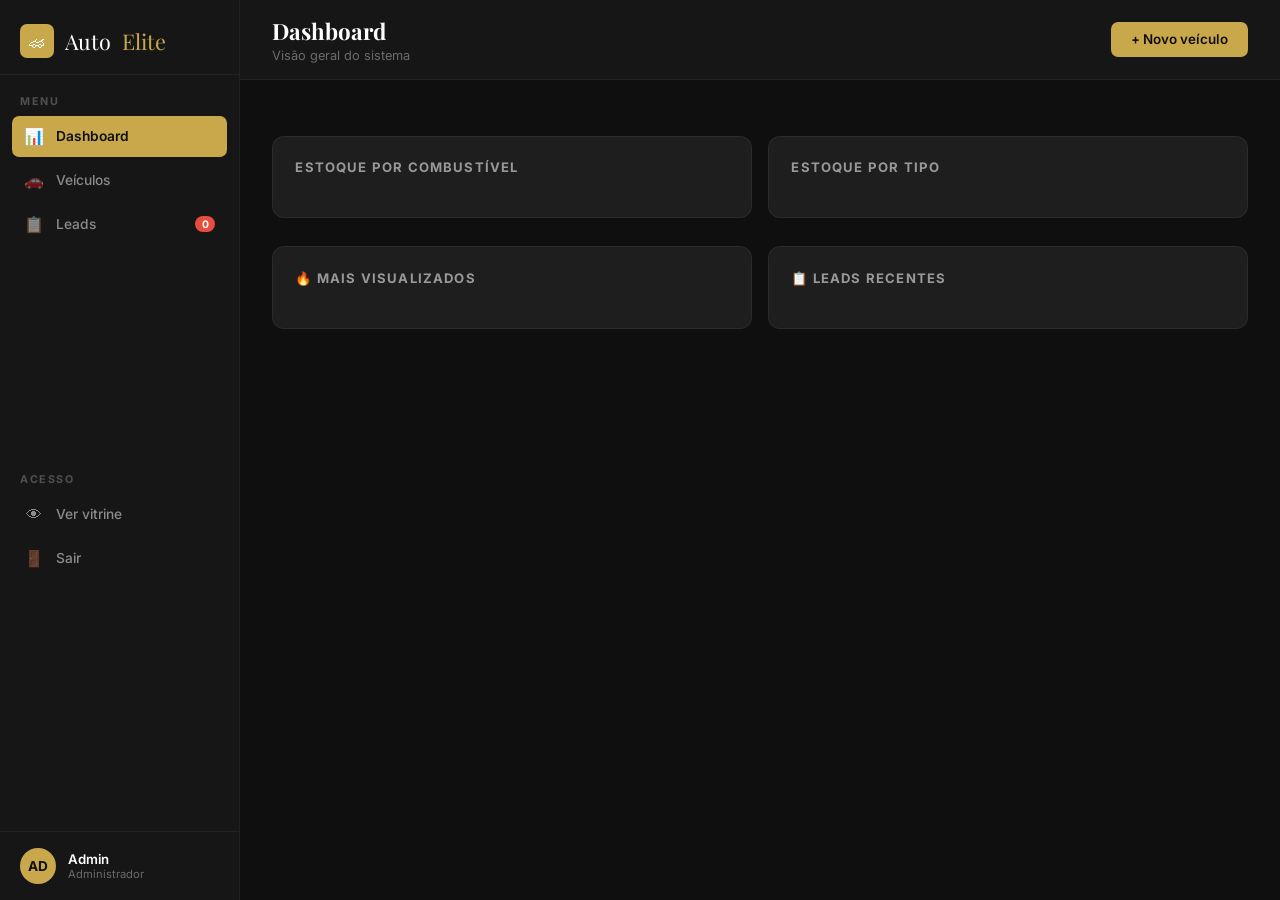
==== admin.html @ dad29cdf "novo" ====
<!DOCTYPE html>
<html lang="pt-BR">
<head>
  <meta charset="UTF-8">
  <meta name="viewport" content="width=device-width, initial-scale=1.0">
  <title>AutoElite — Painel Admin</title>
  <link rel="preconnect" href="https://fonts.googleapis.com">
  <link rel="preconnect" href="https://fonts.gstatic.com" crossorigin>
  <link href="https://fonts.googleapis.com/css2?family=Playfair+Display:ital,wght@0,700;1,700&family=Inter:wght@400;500;600;700&display=swap" rel="stylesheet">
  <link rel="stylesheet" href="admin.css">
</head>
<body>

  <!-- ═══ SIDEBAR ══════════════════════════════════════════ -->
  <aside class="sidebar">
    <div class="sidebar-logo">
      <div class="ico">🏎</div>
      Auto<span>Elite</span>
    </div>

    <div class="sidebar-label">Menu</div>
    <ul class="sidebar-nav">
      <li><a onclick="irPara('dashboard')" class="ativo" id="nav-dashboard">
        <span class="nav-ico">📊</span> Dashboard
      </a></li>
      <li><a onclick="irPara('veiculos')" id="nav-veiculos">
        <span class="nav-ico">🚗</span> Veículos
      </a></li>
      <li><a onclick="irPara('leads')" id="nav-leads">
        <span class="nav-ico">📋</span> Leads
        <span class="nav-badge" id="badgeLeads">0</span>
      </a></li>
    </ul>

    <div class="sidebar-label">Acesso</div>
    <ul class="sidebar-nav">
      <li><a href="cliente.html" target="_blank">
        <span class="nav-ico">👁</span> Ver vitrine
      </a></li>
      <li><a onclick="fazerLogout()">
        <span class="nav-ico">🚪</span> Sair
      </a></li>
    </ul>

    <div class="sidebar-user">
      <div class="user-avatar" id="userAvatar">AD</div>
      <div>
        <div class="user-nome" id="userName">Admin</div>
        <div class="user-role">Administrador</div>
      </div>
    </div>
  </aside>

  <!-- ═══ MAIN ══════════════════════════════════════════════ -->
  <div class="main">
    <div class="topbar">
      <div>
        <div class="topbar-titulo" id="topbarTitulo">Dashboard</div>
        <div class="topbar-sub" id="topbarSub">Visão geral do sistema</div>
      </div>
      <div class="topbar-actions">
        <button class="btn btn-ouro" onclick="abrirModalVeiculo()">+ Novo veículo</button>
      </div>
    </div>

    <div class="content">

      <!-- ══ PÁGINA: DASHBOARD ══ -->
      <div class="page ativa" id="page-dashboard">

        <!-- KPIs -->
        <div class="kpi-grid" id="kpiGrid"></div>

        <!-- Gráficos -->
        <div class="charts-row">
          <div class="card">
            <div class="card-title">Estoque por Combustível</div>
            <div class="bar-chart" id="chartCombust"></div>
          </div>
          <div class="card">
            <div class="card-title">Estoque por Tipo</div>
            <div class="tipo-grid" id="chartTipo"></div>
          </div>
        </div>

        <div class="charts-row">
          <div class="card">
            <div class="card-title">🔥 Mais visualizados</div>
            <div class="mais-vistos" id="maisVistos"></div>
          </div>
          <div class="card">
            <div class="card-title">📋 Leads recentes</div>
            <div id="leadsRecentes"></div>
          </div>
        </div>

      </div>

      <!-- ══ PÁGINA: VEÍCULOS ══ -->
      <div class="page" id="page-veiculos">
        <div class="table-toolbar">
          <div style="display:flex;gap:.6rem;flex-wrap:wrap">
            <div class="search-input-wrap">
              <input type="text" id="buscaVeiculos" placeholder="Buscar veículo..." oninput="renderTabelaVeiculos()">
            </div>
            <select class="select-sm" id="filtroStatusV" onchange="renderTabelaVeiculos()">
              <option value="">Todos os status</option>
              <option value="disponivel">Disponível</option>
              <option value="reservado">Reservado</option>
              <option value="vendido">Vendido</option>
            </select>
          </div>
          <button class="btn btn-ouro" onclick="abrirModalVeiculo()">+ Cadastrar veículo</button>
        </div>

        <div class="card">
          <div class="table-wrap">
            <table>
              <thead>
                <tr>
                  <th>Foto</th>
                  <th>Veículo</th>
                  <th>Ano / Km</th>
                  <th>Preço</th>
                  <th>Status</th>
                  <th>Visualiz.</th>
                  <th>Ações</th>
                </tr>
              </thead>
              <tbody id="tbodyVeiculos"></tbody>
            </table>
          </div>
          <div class="empty-state" id="emptyVeiculos" style="display:none">
            <div class="ico">🚗</div>
            <h3>Nenhum veículo encontrado</h3>
            <p>Tente ajustar o filtro ou cadastre um novo veículo.</p>
          </div>
        </div>
      </div>

      <!-- ══ PÁGINA: LEADS ══ -->
      <div class="page" id="page-leads">
        <div class="table-toolbar">
          <div style="display:flex;gap:.6rem;flex-wrap:wrap">
            <div class="search-input-wrap">
              <input type="text" id="buscaLeads" placeholder="Buscar lead..." oninput="renderTabelaLeads()">
            </div>
            <select class="select-sm" id="filtroStatusL" onchange="renderTabelaLeads()">
              <option value="">Todos</option>
              <option value="novo">Novo</option>
              <option value="contato">Em contato</option>
              <option value="negociando">Negociando</option>
              <option value="concluido">Concluído</option>
            </select>
          </div>
        </div>
        <div class="card">
          <div class="table-wrap">
            <table>
              <thead>
                <tr>
                  <th>Cliente</th>
                  <th>Contato</th>
                  <th>Veículo</th>
                  <th>Mensagem</th>
                  <th>Data</th>
                  <th>Status</th>
                  <th>Ações</th>
                </tr>
              </thead>
              <tbody id="tbodyLeads"></tbody>
            </table>
          </div>
          <div class="empty-state" id="emptyLeads" style="display:none">
            <div class="ico">📋</div>
            <h3>Sem leads no momento</h3>
          </div>
        </div>
      </div>

    </div><!-- /content -->
  </div><!-- /main -->

  <!-- ═══ MODAL CADASTRO / EDIÇÃO ══════════════════════════ -->
  <div class="modal-overlay" id="modalOverlay">
    <div class="modal">
      <div class="modal-header">
        <div class="modal-titulo" id="modalTitulo">Novo Veículo</div>
        <button class="modal-close" onclick="fecharModal()">✕</button>
      </div>
      <div class="modal-body">
        <input type="hidden" id="veiculoId">

        <div class="form-secao">Informações básicas</div>
        <div class="form-grid">
          <div class="fg">
            <label>Marca *</label>
            <select id="vMarca">
              <option value="">Selecione</option>
              <option>Audi</option><option>BMW</option><option>Chevrolet</option>
              <option>Honda</option><option>Hyundai</option><option>Jeep</option>
              <option>Kia</option><option>Land Rover</option><option>Mercedes-Benz</option>
              <option>Nissan</option><option>Porsche</option><option>Tesla</option>
              <option>Toyota</option><option>Volkswagen</option><option>Volvo</option>
              <option>Outra</option>
            </select>
          </div>
          <div class="fg">
            <label>Nome / Modelo *</label>
            <input type="text" id="vNome" placeholder="Ex: BMW Série 3 330i">
          </div>
        </div>
        <div class="form-grid cols3">
          <div class="fg">
            <label>Tipo *</label>
            <select id="vTipo">
              <option value="">Selecione</option>
              <option>Sedan</option><option>Hatch</option><option>SUV</option>
              <option>Picape</option><option>Esportivo</option><option>Minivan</option><option>Conversível</option>
            </select>
          </div>
          <div class="fg">
            <label>Ano *</label>
            <input type="number" id="vAno" placeholder="2024" min="1990" max="2026">
          </div>
          <div class="fg">
            <label>Cor</label>
            <input type="text" id="vCor" placeholder="Preto">
          </div>
        </div>

        <div class="form-secao">Motor e Câmbio</div>
        <div class="form-grid cols3">
          <div class="fg">
            <label>Combustível *</label>
            <select id="vCombustivel">
              <option value="">Selecione</option>
              <option>Gasolina</option><option>Etanol</option><option>Flex</option>
              <option>Diesel</option><option>Híbrido</option><option>Elétrico</option>
            </select>
          </div>
          <div class="fg">
            <label>Câmbio *</label>
            <select id="vCambio">
              <option value="">Selecione</option>
              <option>Manual</option><option>Automático</option><option>CVT</option><option>DCT</option>
            </select>
          </div>
          <div class="fg">
            <label>Potência</label>
            <input type="text" id="vPotencia" placeholder="258 cv">
          </div>
        </div>

        <div class="form-secao">Comercial</div>
        <div class="form-grid">
          <div class="fg">
            <label>Quilometragem *</label>
            <input type="number" id="vKm" placeholder="12000" min="0">
          </div>
          <div class="fg">
            <label>Preço (R$) *</label>
            <input type="number" id="vPreco" placeholder="289900" min="0">
          </div>
        </div>
        <div class="form-grid">
          <div class="fg">
            <label>Status</label>
            <select id="vStatus">
              <option value="disponivel">Disponível</option>
              <option value="reservado">Reservado</option>
              <option value="vendido">Vendido</option>
            </select>
          </div>
          <div class="fg fg-check">
            <input type="checkbox" id="vDestaque">
            <label for="vDestaque">⭐ Marcar como destaque</label>
          </div>
        </div>

        <div class="form-secao">Imagem e Descrição</div>
        <div class="form-grid cols1">
          <div class="fg">
            <label>URL da imagem *</label>
            <input type="url" id="vImagem" placeholder="https://..." oninput="previewImagem()">
            <img class="preview-img" id="previewImg" src="" alt="Preview">
          </div>
          <div class="fg">
            <label>Descrição</label>
            <textarea id="vDescricao" rows="3" placeholder="Descreva o veículo..."></textarea>
          </div>
          <div class="fg">
            <label>Características (separadas por vírgula)</label>
            <textarea id="vCaracteristicas" rows="2" placeholder="Teto solar, Bancos em couro, Câmera 360°..."></textarea>
          </div>
        </div>
      </div>
      <div class="modal-footer">
        <button class="btn btn-ghost" onclick="fecharModal()">Cancelar</button>
        <button class="btn btn-ouro" onclick="salvarVeiculo()">💾 Salvar veículo</button>
      </div>
    </div>
  </div>

  <!-- Toast -->
  <div class="toast" id="toast"></div>

  <script src="db.js"></script>
  <script src="admin-script.js"></script>
</body>
</html>
---- admin.css ----
*, *::before, *::after { box-sizing: border-box; margin: 0; padding: 0; }
:root {
  --preto:  #0F0F0F; --escuro: #161616; --esc2: #1E1E1E; --esc3: #252525;
  --ouro:   #C9A84C; --ouro-l: #E8C96A; --branco: #FFFFFF;
  --cinza:  #6B6B6B; --cinza-l: #999; --borda: rgba(201,168,76,.15);
  --verde:  #2ecc71; --azul: #3498db; --vermelho: #e74c3c; --laranja: #f39c12;
  --ff-d: 'Playfair Display', Georgia, serif;
  --ff-b: 'Inter', system-ui, sans-serif;
  --trans: .25s cubic-bezier(.4,0,.2,1);
  --sidebar-w: 240px;
}
html, body { height: 100%; }
body { font-family: var(--ff-b); background: var(--preto); color: var(--branco); display: flex; overflow: hidden; }

/* ── Sidebar ── */
.sidebar {
  width: var(--sidebar-w); flex-shrink: 0;
  background: var(--escuro);
  border-right: 1px solid rgba(255,255,255,.05);
  display: flex; flex-direction: column;
  height: 100vh; overflow-y: auto;
}
.sidebar-logo {
  display: flex; align-items: center; gap: .7rem;
  font-family: var(--ff-d); font-size: 1.35rem;
  padding: 1.5rem 1.25rem 1rem;
  border-bottom: 1px solid rgba(255,255,255,.05);
  flex-shrink: 0;
}
.sidebar-logo .ico {
  width: 34px; height: 34px; background: var(--ouro);
  border-radius: 7px; display: grid; place-items: center; font-size: 1rem;
}
.sidebar-logo span { color: var(--ouro); }

.sidebar-label {
  font-size: .67rem; font-weight: 700; letter-spacing: .14em;
  text-transform: uppercase; color: rgba(255,255,255,.25);
  padding: 1.25rem 1.25rem .5rem;
}
.sidebar-nav { list-style: none; padding: 0 .75rem; flex: 1; }
.sidebar-nav li { margin-bottom: .2rem; }
.sidebar-nav a {
  display: flex; align-items: center; gap: .75rem;
  padding: .65rem .75rem; border-radius: .45rem;
  font-size: .86rem; font-weight: 500;
  color: rgba(255,255,255,.5); cursor: pointer;
  transition: var(--trans); border: none; background: none; width: 100%; text-align: left;
  text-decoration: none;
}
.sidebar-nav a .nav-ico { font-size: 1rem; width: 20px; text-align: center; flex-shrink: 0; }
.sidebar-nav a .nav-badge {
  margin-left: auto; background: var(--vermelho);
  color: #fff; font-size: .65rem; font-weight: 700;
  padding: .1rem .4rem; border-radius: 1rem;
}
.sidebar-nav a:hover { color: var(--branco); background: rgba(255,255,255,.05); }
.sidebar-nav a.ativo { color: var(--preto); background: var(--ouro); font-weight: 600; }
.sidebar-nav a.ativo .nav-ico { color: var(--preto); }

.sidebar-user {
  padding: 1rem 1.25rem;
  border-top: 1px solid rgba(255,255,255,.05);
  display: flex; align-items: center; gap: .75rem;
  flex-shrink: 0;
}
.user-avatar {
  width: 36px; height: 36px; border-radius: 50%;
  background: var(--ouro); color: var(--preto);
  display: grid; place-items: center;
  font-weight: 700; font-size: .85rem; flex-shrink: 0;
}
.user-nome { font-size: .83rem; font-weight: 600; }
.user-role { font-size: .7rem; color: var(--cinza); }
.btn-logout {
  margin-left: auto; background: none; border: none;
  color: var(--cinza); cursor: pointer; font-size: .9rem;
  transition: color var(--trans);
}
.btn-logout:hover { color: var(--vermelho); }

/* ── Main ── */
.main { flex: 1; display: flex; flex-direction: column; overflow: hidden; }
.topbar {
  background: var(--escuro); border-bottom: 1px solid rgba(255,255,255,.05);
  padding: 1rem 2rem; display: flex; align-items: center;
  justify-content: space-between; gap: 1rem; flex-shrink: 0;
}
.topbar-titulo { font-family: var(--ff-d); font-size: 1.4rem; font-weight: 700; }
.topbar-sub { font-size: .8rem; color: var(--cinza); margin-top: .1rem; }
.topbar-actions { display: flex; align-items: center; gap: .75rem; }

.btn {
  display: inline-flex; align-items: center; gap: .45rem;
  padding: .6rem 1.25rem; border-radius: .45rem;
  font-family: var(--ff-b); font-size: .84rem; font-weight: 600;
  cursor: pointer; border: none; transition: var(--trans);
}
.btn-ouro { background: var(--ouro); color: var(--preto); }
.btn-ouro:hover { background: var(--ouro-l); transform: translateY(-1px); }
.btn-ghost { background: rgba(255,255,255,.06); color: var(--branco); border: 1px solid rgba(255,255,255,.1); }
.btn-ghost:hover { background: rgba(255,255,255,.11); }
.btn-danger { background: rgba(231,76,60,.15); color: var(--vermelho); border: 1px solid rgba(231,76,60,.25); }
.btn-danger:hover { background: rgba(231,76,60,.25); }
.btn-sm { padding: .4rem .85rem; font-size: .78rem; }
.btn-xs { padding: .3rem .65rem; font-size: .72rem; }

.content { flex: 1; overflow-y: auto; padding: 1.75rem 2rem; }

/* ── Páginas ── */
.page { display: none; }
.page.ativa { display: block; }

/* ── KPI Cards ── */
.kpi-grid { display: grid; grid-template-columns: repeat(4, 1fr); gap: 1rem; margin-bottom: 1.75rem; }
.kpi-card {
  background: var(--esc2); border: 1px solid rgba(255,255,255,.06);
  border-radius: .75rem; padding: 1.25rem;
  position: relative; overflow: hidden;
  transition: var(--trans);
}
.kpi-card:hover { border-color: var(--borda); transform: translateY(-2px); }
.kpi-card::before {
  content: ''; position: absolute; top: 0; left: 0;
  width: 3px; height: 100%;
}
.kpi-card.k-ouro::before  { background: var(--ouro); }
.kpi-card.k-verde::before { background: var(--verde); }
.kpi-card.k-azul::before  { background: var(--azul); }
.kpi-card.k-lrj::before   { background: var(--laranja); }
.kpi-ico { font-size: 1.6rem; margin-bottom: .75rem; }
.kpi-val {
  font-family: var(--ff-d); font-size: 1.9rem; font-weight: 700;
  line-height: 1; margin-bottom: .25rem;
}
.kpi-lbl { font-size: .75rem; color: var(--cinza); letter-spacing: .05em; }
.kpi-delta { font-size: .72rem; margin-top: .4rem; }
.delta-pos { color: var(--verde); }
.delta-neg { color: var(--vermelho); }

/* ── Charts row ── */
.charts-row { display: grid; grid-template-columns: 1fr 1fr; gap: 1rem; margin-bottom: 1.75rem; }
.card {
  background: var(--esc2); border: 1px solid rgba(255,255,255,.06);
  border-radius: .75rem; padding: 1.4rem;
}
.card-title {
  font-size: .82rem; font-weight: 700; letter-spacing: .09em;
  text-transform: uppercase; color: var(--cinza-l);
  margin-bottom: 1.25rem;
}

/* Gráfico de barras simples */
.bar-chart { display: flex; flex-direction: column; gap: .65rem; }
.bar-item { display: flex; align-items: center; gap: .75rem; }
.bar-label { font-size: .78rem; color: var(--cinza-l); width: 80px; flex-shrink: 0; text-align: right; }
.bar-track { flex: 1; height: 8px; background: rgba(255,255,255,.07); border-radius: 4px; overflow: hidden; }
.bar-fill { height: 100%; border-radius: 4px; background: linear-gradient(to right, var(--ouro), var(--ouro-l)); transition: width .8s ease; }
.bar-val { font-size: .75rem; font-weight: 600; width: 30px; }

/* Pie-like donut com CSS */
.tipo-grid { display: grid; grid-template-columns: 1fr 1fr; gap: .6rem; }
.tipo-item {
  background: var(--esc3); border-radius: .5rem; padding: .75rem;
  display: flex; align-items: center; gap: .65rem;
}
.tipo-dot { width: 10px; height: 10px; border-radius: 50%; flex-shrink: 0; }
.tipo-nome { font-size: .8rem; color: rgba(255,255,255,.7); }
.tipo-qtd  { font-size: .9rem; font-weight: 700; margin-left: auto; color: var(--ouro); }

/* Minis mais vistos */
.mais-vistos { display: flex; flex-direction: column; gap: .6rem; }
.mv-item {
  display: flex; align-items: center; gap: .85rem;
  padding: .65rem; background: var(--esc3); border-radius: .5rem;
}
.mv-rank {
  width: 22px; height: 22px; background: rgba(201,168,76,.15);
  color: var(--ouro); font-size: .72rem; font-weight: 700;
  border-radius: 50%; display: grid; place-items: center; flex-shrink: 0;
}
.mv-info { flex: 1; min-width: 0; }
.mv-nome { font-size: .82rem; font-weight: 600; white-space: nowrap; overflow: hidden; text-overflow: ellipsis; }
.mv-marca { font-size: .72rem; color: var(--cinza); }
.mv-views { font-size: .82rem; font-weight: 700; color: var(--ouro); white-space: nowrap; }

/* ── Tabela ── */
.table-wrap { overflow-x: auto; }
table { width: 100%; border-collapse: collapse; font-size: .83rem; }
thead th {
  text-align: left; padding: .7rem .9rem;
  font-size: .7rem; font-weight: 700; letter-spacing: .1em;
  text-transform: uppercase; color: var(--cinza);
  border-bottom: 1px solid rgba(255,255,255,.07);
}
tbody tr { transition: background var(--trans); }
tbody tr:hover { background: rgba(255,255,255,.03); }
tbody td {
  padding: .8rem .9rem; border-bottom: 1px solid rgba(255,255,255,.04);
  vertical-align: middle;
}
.td-img { width: 56px; height: 40px; object-fit: cover; border-radius: .35rem; }
.td-nome { font-weight: 600; }
.td-marca { font-size: .73rem; color: var(--ouro); letter-spacing: .07em; text-transform: uppercase; }
.badge {
  display: inline-block; padding: .2rem .6rem; border-radius: 2rem;
  font-size: .7rem; font-weight: 700; letter-spacing: .05em; text-transform: uppercase;
}
.badge-disp { background: rgba(46,204,113,.12); color: var(--verde); border: 1px solid rgba(46,204,113,.25); }
.badge-res  { background: rgba(52,152,219,.12); color: var(--azul);   border: 1px solid rgba(52,152,219,.25); }
.badge-vend { background: rgba(201,168,76,.12); color: var(--ouro);   border: 1px solid var(--borda); }
.badge-novo { background: rgba(231,76,60,.12);  color: #ff6b6b;       border: 1px solid rgba(231,76,60,.25); }
.badge-cont { background: rgba(52,152,219,.12); color: var(--azul);   border: 1px solid rgba(52,152,219,.25); }
.badge-neg  { background: rgba(243,156,18,.12); color: var(--laranja);border: 1px solid rgba(243,156,18,.25); }
.badge-conc { background: rgba(46,204,113,.12); color: var(--verde);  border: 1px solid rgba(46,204,113,.25); }
.td-acoes { display: flex; gap: .4rem; flex-wrap: wrap; }

/* Toolbar de tabela */
.table-toolbar {
  display: flex; align-items: center; justify-content: space-between;
  gap: 1rem; margin-bottom: 1rem; flex-wrap: wrap;
}
.search-input-wrap { position: relative; }
.search-input-wrap input {
  background: var(--esc2); border: 1px solid rgba(255,255,255,.09);
  color: var(--branco); padding: .55rem .9rem .55rem 2.2rem;
  border-radius: .45rem; font-family: var(--ff-b); font-size: .84rem;
  width: 240px; transition: border-color var(--trans);
}
.search-input-wrap input:focus { outline: none; border-color: var(--ouro); }
.search-input-wrap::before {
  content: '🔍'; position: absolute; left: .7rem; top: 50%; transform: translateY(-50%);
  font-size: .8rem; pointer-events: none;
}
.select-sm {
  background: var(--esc2); border: 1px solid rgba(255,255,255,.09);
  color: var(--branco); padding: .5rem .8rem;
  border-radius: .45rem; font-family: var(--ff-b); font-size: .82rem; cursor: pointer;
}
.select-sm:focus { outline: none; }

/* ── Modal de cadastro ── */
.modal-overlay {
  position: fixed; inset: 0; background: rgba(0,0,0,.8);
  backdrop-filter: blur(8px); z-index: 1000;
  display: flex; align-items: center; justify-content: center;
  padding: 1.5rem;
  opacity: 0; pointer-events: none; transition: opacity .3s ease;
}
.modal-overlay.open { opacity: 1; pointer-events: auto; }
.modal {
  background: var(--esc2); border: 1px solid rgba(255,255,255,.09);
  border-radius: 1rem; width: 100%; max-width: 760px;
  max-height: 90vh; overflow-y: auto;
  transform: translateY(16px) scale(.97); transition: transform .3s ease;
}
.modal-overlay.open .modal { transform: translateY(0) scale(1); }
.modal-header {
  display: flex; align-items: center; justify-content: space-between;
  padding: 1.5rem 2rem; border-bottom: 1px solid rgba(255,255,255,.07);
  position: sticky; top: 0; background: var(--esc2); z-index: 1;
}
.modal-titulo { font-family: var(--ff-d); font-size: 1.3rem; font-weight: 700; }
.modal-close {
  width: 34px; height: 34px; background: rgba(255,255,255,.06);
  border: 1px solid rgba(255,255,255,.1); border-radius: 50%;
  color: var(--branco); font-size: 1rem; cursor: pointer;
  display: grid; place-items: center; transition: var(--trans);
}
.modal-close:hover { background: rgba(231,76,60,.2); color: var(--vermelho); border-color: var(--vermelho); }
.modal-body { padding: 1.75rem 2rem; }
.form-secao {
  font-size: .72rem; font-weight: 700; letter-spacing: .12em;
  text-transform: uppercase; color: var(--ouro);
  padding-bottom: .6rem; border-bottom: 1px solid var(--borda);
  margin-bottom: 1rem; margin-top: 1.5rem;
}
.form-secao:first-child { margin-top: 0; }
.form-grid { display: grid; grid-template-columns: 1fr 1fr; gap: .9rem; }
.form-grid.cols3 { grid-template-columns: 1fr 1fr 1fr; }
.form-grid.cols1 { grid-template-columns: 1fr; }
.fg {
  display: flex; flex-direction: column; gap: .35rem;
}
.fg label {
  font-size: .73rem; font-weight: 600; letter-spacing: .07em;
  text-transform: uppercase; color: var(--cinza);
}
.fg input, .fg select, .fg textarea {
  background: var(--esc3); border: 1.5px solid rgba(255,255,255,.08);
  color: var(--branco); padding: .62rem .85rem;
  border-radius: .4rem; font-family: var(--ff-b); font-size: .88rem;
  transition: border-color var(--trans); resize: none;
}
.fg input::placeholder, .fg textarea::placeholder { color: rgba(255,255,255,.2); }
.fg input:focus, .fg select:focus, .fg textarea:focus {
  outline: none; border-color: var(--ouro); box-shadow: 0 0 0 2px rgba(201,168,76,.1);
}
.fg select {
  -webkit-appearance: none; appearance: none; cursor: pointer;
  background-image: url("data:image/svg+xml,%3Csvg xmlns='http://www.w3.org/2000/svg' width='10' height='6'%3E%3Cpath d='M1 1l4 4 4-4' stroke='%23C9A84C' stroke-width='1.5' fill='none' stroke-linecap='round'/%3E%3C/svg%3E");
  background-repeat: no-repeat; background-position: right .75rem center;
  background-color: var(--esc3); padding-right: 2rem;
}
.fg-check { flex-direction: row; align-items: center; gap: .6rem; padding-top: 1.4rem; }
.fg-check input { width: auto; accent-color: var(--ouro); }
.fg-check label { font-size: .85rem; letter-spacing: 0; text-transform: none; color: rgba(255,255,255,.75); padding-top: 0; }

.modal-footer {
  padding: 1.25rem 2rem; border-top: 1px solid rgba(255,255,255,.07);
  display: flex; align-items: center; justify-content: flex-end; gap: .75rem;
}

.preview-img {
  width: 100%; height: 140px; object-fit: cover;
  border-radius: .4rem; margin-top: .5rem;
  border: 1px solid rgba(255,255,255,.07);
  display: none;
}
.preview-img.show { display: block; }

/* ── Toast ── */
.toast {
  position: fixed; bottom: 1.5rem; right: 1.5rem;
  background: var(--esc2); border: 1px solid var(--borda); border-left: 3px solid var(--ouro);
  border-radius: .5rem; padding: .75rem 1.1rem; font-size: .84rem;
  z-index: 2000; transform: translateY(60px); opacity: 0;
  transition: var(--trans); max-width: 320px;
}
.toast.show { transform: translateY(0); opacity: 1; }
.toast.sucesso { border-left-color: var(--verde); }
.toast.erro    { border-left-color: var(--vermelho); }

/* ── Leads ── */
.lead-status-wrap { display: flex; gap: .4rem; align-items: center; }

/* ── Empty states ── */
.empty-state {
  text-align: center; padding: 3rem 2rem; color: var(--cinza);
}
.empty-state .ico { font-size: 2.5rem; margin-bottom: .75rem; }
.empty-state h3 { font-family: var(--ff-d); font-size: 1.2rem; color: rgba(255,255,255,.6); margin-bottom: .5rem; }

/* Scrollbar */
::-webkit-scrollbar { width: 5px; height: 5px; }
::-webkit-scrollbar-track { background: var(--escuro); }
::-webkit-scrollbar-thumb { background: rgba(201,168,76,.4); border-radius: 3px; }

/* Responsive sidebar */
@media (max-width: 900px) {
  .sidebar { display: none; }
  .kpi-grid { grid-template-columns: 1fr 1fr; }
  .charts-row { grid-template-columns: 1fr; }
}
@media (max-width: 600px) {
  .kpi-grid { grid-template-columns: 1fr; }
  .content { padding: 1.25rem; }
  .form-grid { grid-template-columns: 1fr; }
  .form-grid.cols3 { grid-template-columns: 1fr; }
}
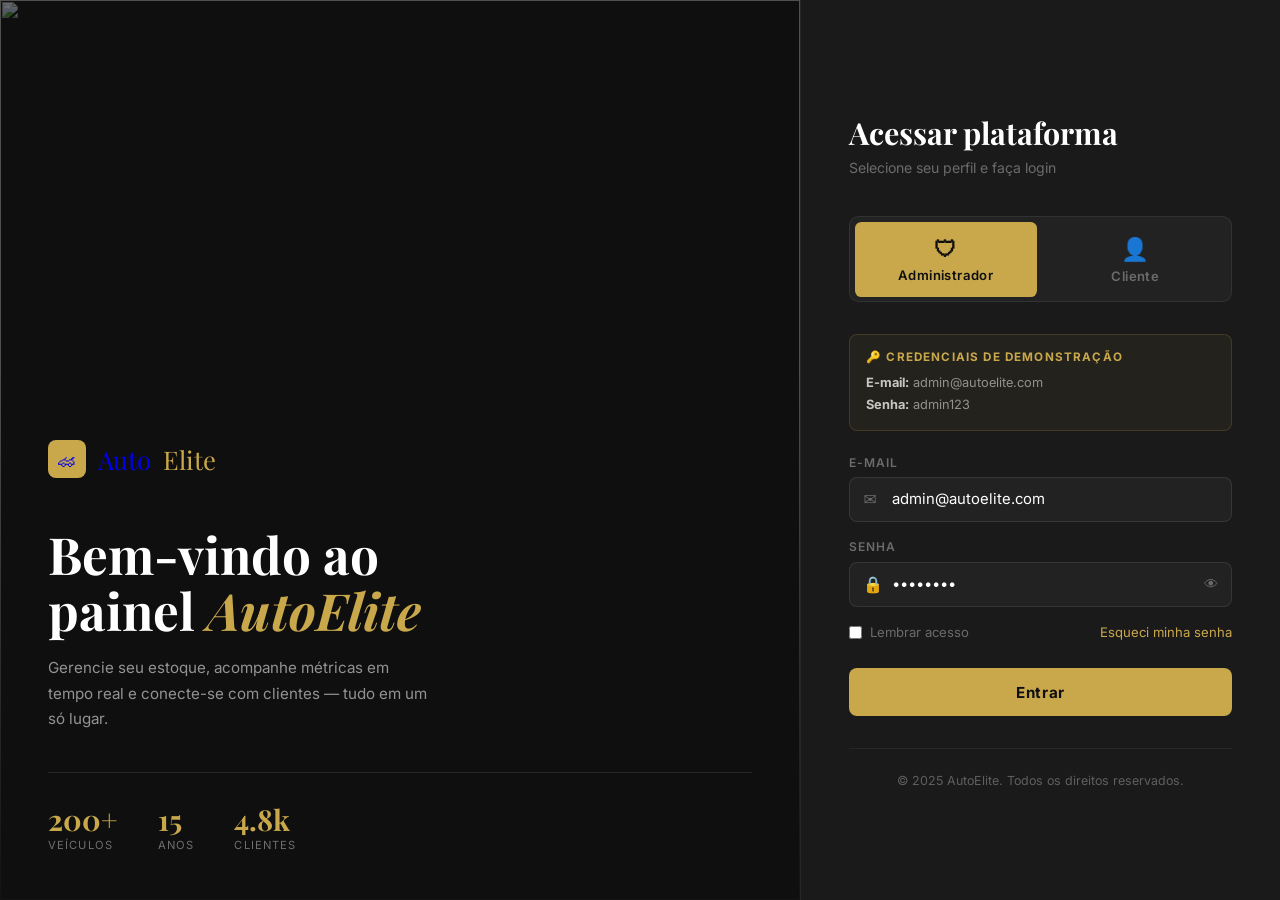
==== commit 3ac967fe: "atualizado" ====
--- a/admin.html
+++ b/admin.html
@@ -304,8 +304,6 @@
 
   <!-- Toast -->
   <div class="toast" id="toast"></div>
-
-  <script src="db.js"></script>
   <script src="admin-script.js"></script>
 </body>
 </html>
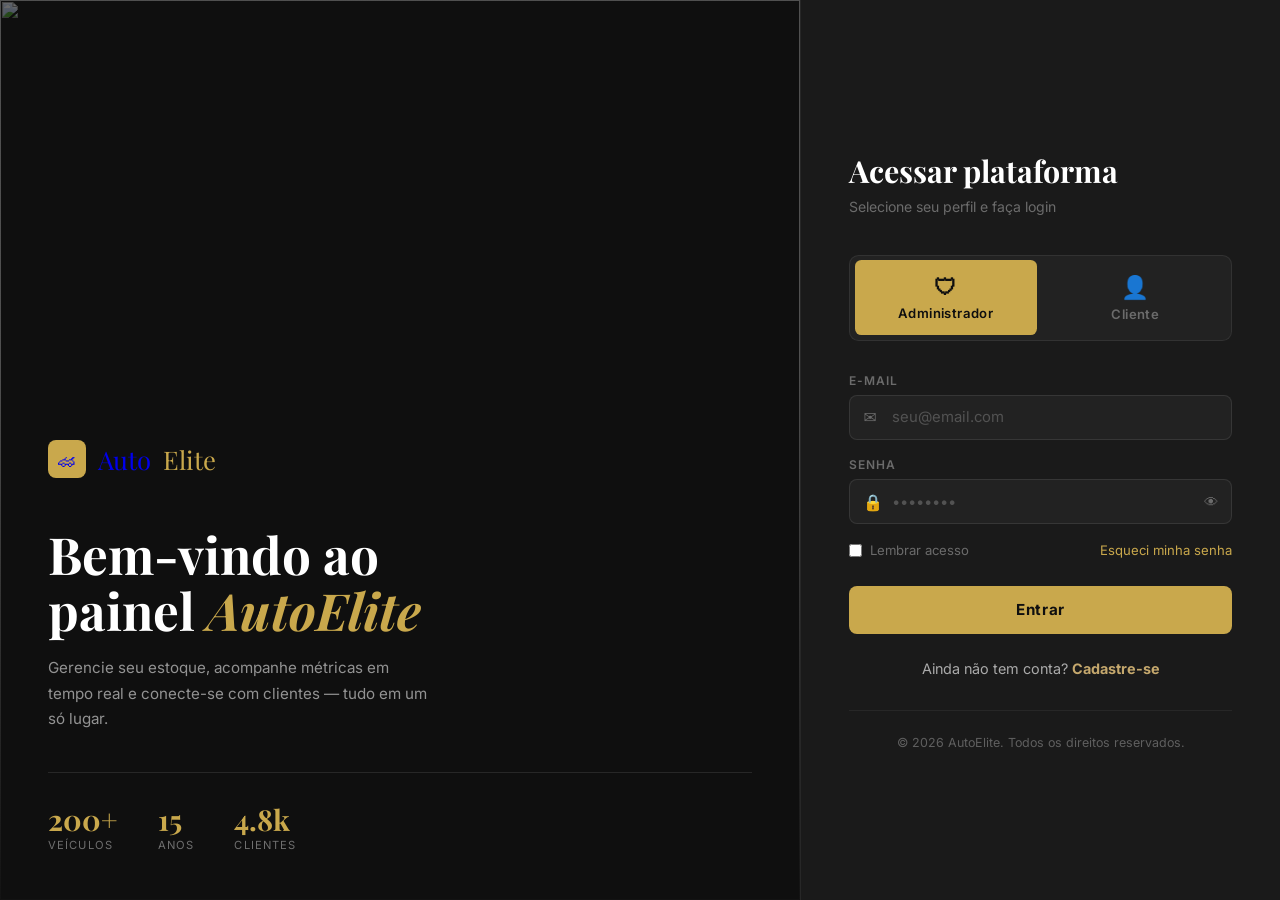
==== commit 9e07c150: "novo" ====
--- a/admin.html
+++ b/admin.html
@@ -4,9 +4,12 @@
   <meta charset="UTF-8">
   <meta name="viewport" content="width=device-width, initial-scale=1.0">
   <title>AutoElite — Painel Admin</title>
+  <meta name="robots" content="noindex, nofollow">
+  <link rel="icon" href="data:image/svg+xml,<svg xmlns=%22http://www.w3.org/2000/svg%22 viewBox=%220 0 100 100%22><text y=%22.9em%22 font-size=%2290%22>🏎</text></svg>">
   <link rel="preconnect" href="https://fonts.googleapis.com">
   <link rel="preconnect" href="https://fonts.gstatic.com" crossorigin>
   <link href="https://fonts.googleapis.com/css2?family=Playfair+Display:ital,wght@0,700;1,700&family=Inter:wght@400;500;600;700&display=swap" rel="stylesheet">
+  <link rel="stylesheet" href="variaveis.css">
   <link rel="stylesheet" href="admin.css">
 </head>
 <body>
--- a/admin.css
+++ b/admin.css
@@ -1,14 +1,4 @@
-*, *::before, *::after { box-sizing: border-box; margin: 0; padding: 0; }
-:root {
-  --preto:  #0F0F0F; --escuro: #161616; --esc2: #1E1E1E; --esc3: #252525;
-  --ouro:   #C9A84C; --ouro-l: #E8C96A; --branco: #FFFFFF;
-  --cinza:  #6B6B6B; --cinza-l: #999; --borda: rgba(201,168,76,.15);
-  --verde:  #2ecc71; --azul: #3498db; --vermelho: #e74c3c; --laranja: #f39c12;
-  --ff-d: 'Playfair Display', Georgia, serif;
-  --ff-b: 'Inter', system-ui, sans-serif;
-  --trans: .25s cubic-bezier(.4,0,.2,1);
-  --sidebar-w: 240px;
-}
+/* Tokens de cor/tipografia/transição ficam em variaveis.css */
 html, body { height: 100%; }
 body { font-family: var(--ff-b); background: var(--preto); color: var(--branco); display: flex; overflow: hidden; }
 
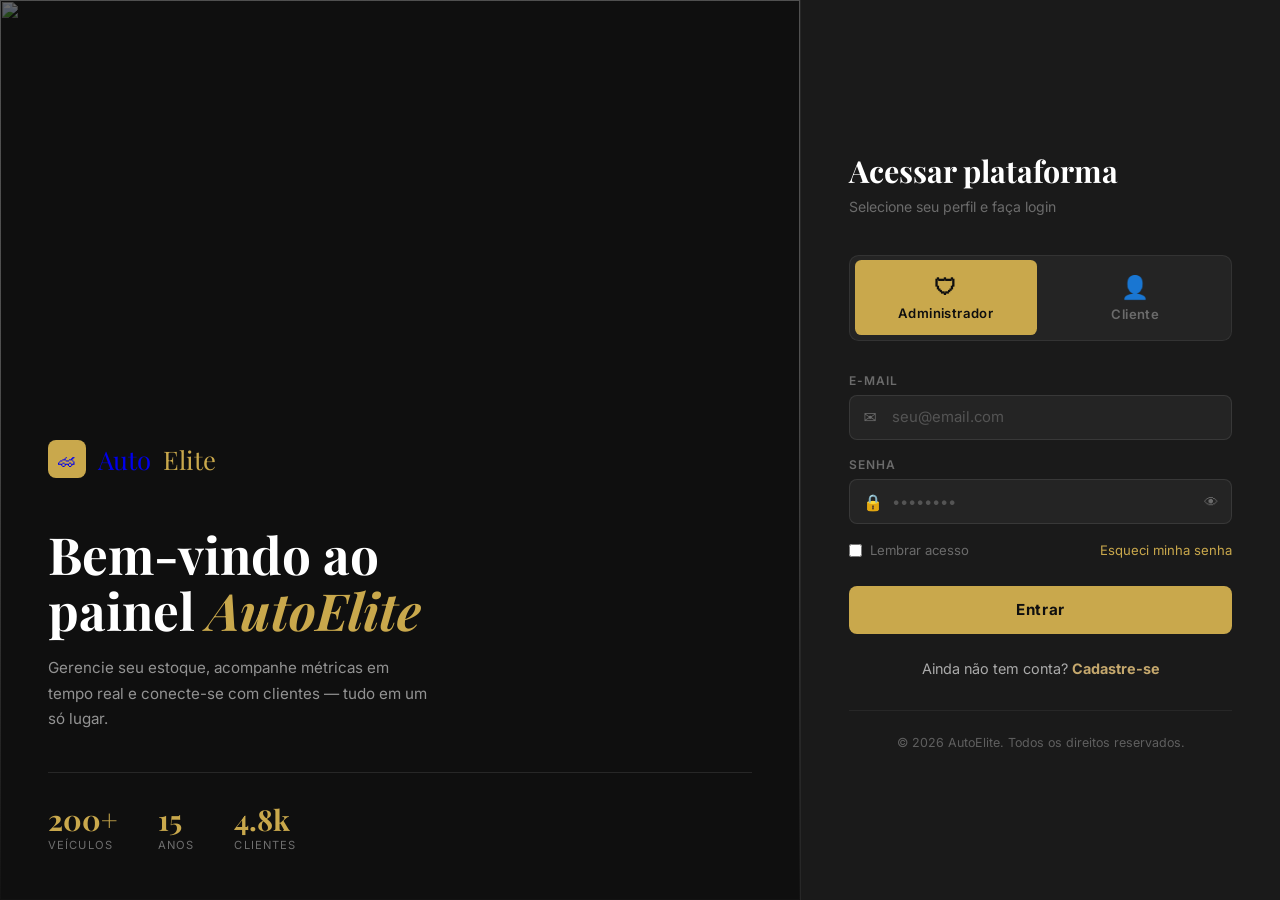
==== commit 6a52539a: "novo" ====
--- a/admin.html
+++ b/admin.html
@@ -284,8 +284,9 @@
         <div class="form-secao">Imagem e Descrição</div>
         <div class="form-grid cols1">
           <div class="fg">
-            <label>URL da imagem *</label>
-            <input type="url" id="vImagem" placeholder="https://..." oninput="previewImagem()">
+            <label>Imagem *</label>
+            <input type="file" id="vImagemArquivo" accept="image/jpeg,image/png,image/webp,image/gif" onchange="uploadImagem()">
+            <input type="url" id="vImagem" placeholder="ou cole uma URL de imagem" oninput="previewImagem()" style="margin-top:.5rem">
             <img class="preview-img" id="previewImg" src="" alt="Preview">
           </div>
           <div class="fg">
--- a/variaveis.css
+++ b/variaveis.css
@@ -0,0 +1,46 @@
+/* ============================================================
+   AutoElite — Tokens visuais compartilhados
+   Fonte única da paleta/tipografia usada por style.css, admin.css,
+   login.css e cliente.css. Mantém os dois esquemas de nomes que já
+   existiam nesses arquivos (ex: --escuro2 e --esc2) como aliases do
+   mesmo valor, pra evitar precisar reescrever cada var(--x) neles.
+   ============================================================ */
+
+*, *::before, *::after { box-sizing: border-box; margin: 0; padding: 0; }
+
+:root {
+  --preto:    #0F0F0F;
+  --escuro:   #1A1A1A;
+  --escuro2:  #242424;
+  --esc2:     #242424;
+  --escuro3:  #252525;
+  --esc3:     #252525;
+
+  --ouro:     #C9A84C;
+  --ouro-clr: #E8C96A;
+  --ouro-l:   #E8C96A;
+
+  --branco:   #FFFFFF;
+  --cinza:    #6B6B6B;
+  --cinza-l:  #999999;
+  --claro:    #F5F5F5;
+  --borda:    rgba(201,168,76,.18);
+
+  --verde:    #2ecc71;
+  --azul:     #3498db;
+  --vermelho: #e74c3c;
+  --laranja:  #f39c12;
+
+  --ff-display: 'Playfair Display', Georgia, serif;
+  --ff-body:    'Inter', system-ui, sans-serif;
+  --ff-d: var(--ff-display);
+  --ff-b: var(--ff-body);
+
+  --r:    .5rem;
+  --r-lg: 1rem;
+  --shadow:      0 4px 24px rgba(0,0,0,.45);
+  --shadow-card: 0 8px 40px rgba(0,0,0,.55);
+  --trans: .3s cubic-bezier(.4,0,.2,1);
+
+  --sidebar-w: 240px;
+}
